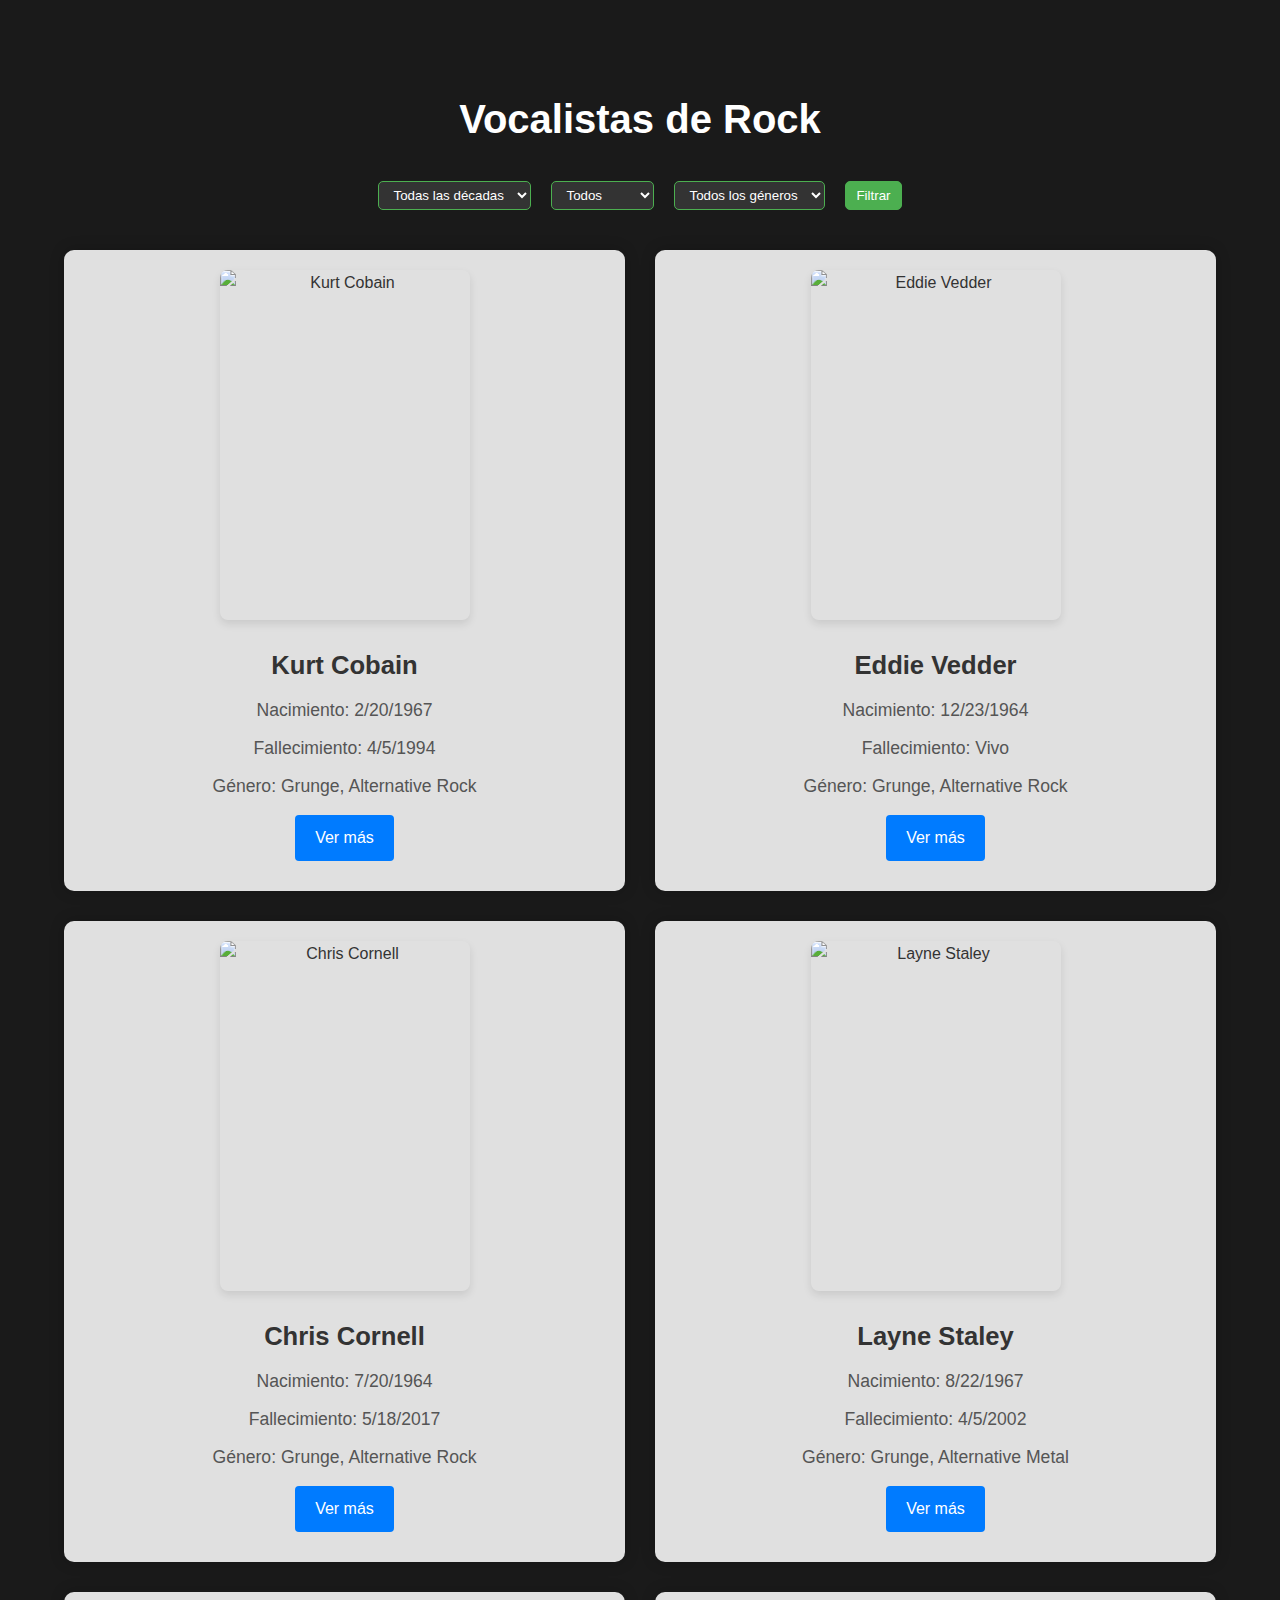
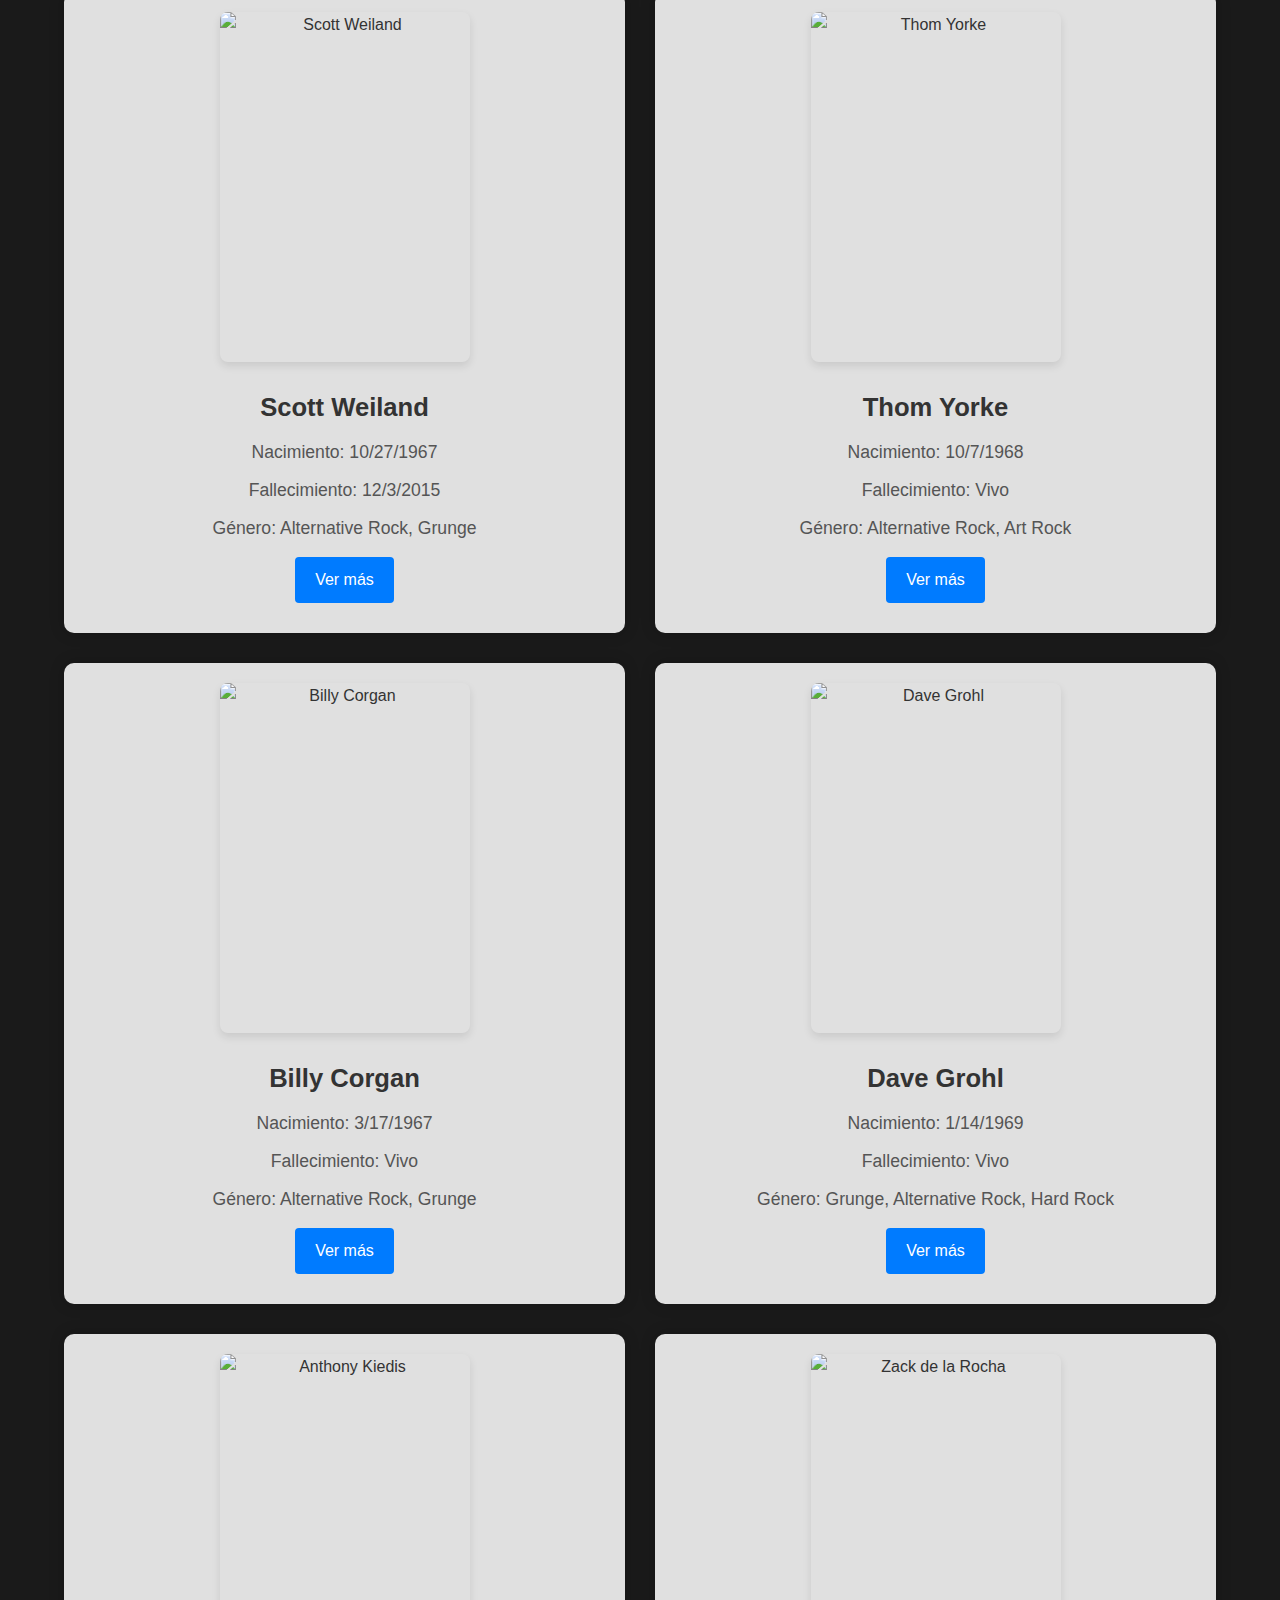
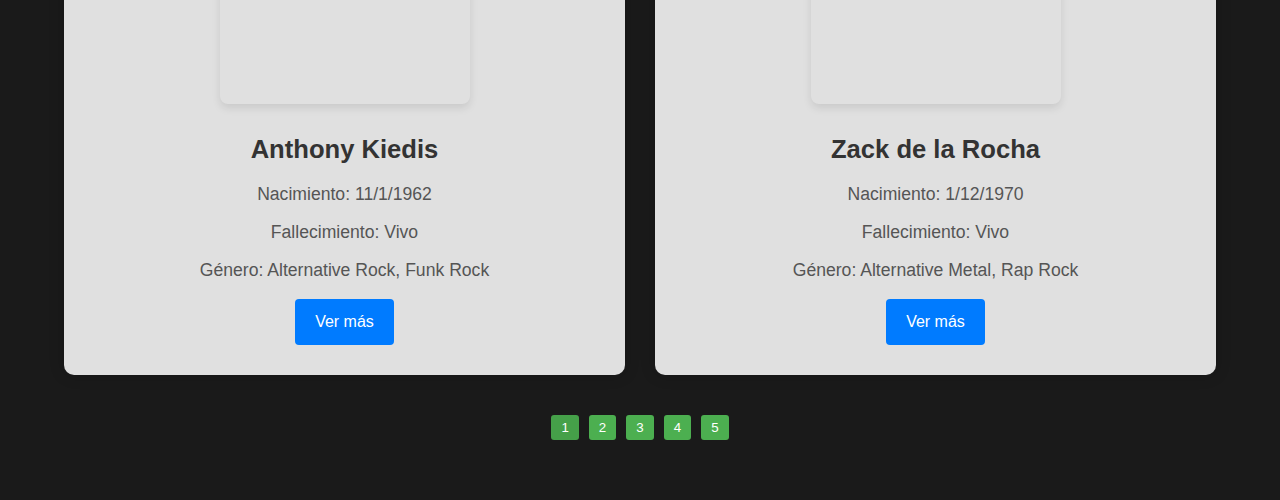
==== index.html @ 97460bb0 "Segundo commit" ====
<!DOCTYPE html>
<html lang="es">
<head>
    <meta charset="UTF-8">
    <meta name="viewport" content="width=device-width, initial-scale=1.0">
    <title>Vocalistas de Rock</title>
    <link rel="stylesheet" href="style.css">
</head>
<body>
    <div class="container">
        <h1>Vocalistas de Rock</h1>
        <div class="filters">
            <select id="decadeFilter">
                <option value="all">Todas las décadas</option>
                <option value="1950">1950s</option>
                <option value="1960">1960s</option>
                <option value="1970">1970s</option>
                <option value="1980">1980s</option>
                <option value="1990">1990s</option>
                <option value="2000">2000s</option>
                <option value="2010">2010s</option>
            </select>
            <select id="statusFilter">
                <option value="all">Todos</option>
                <option value="alive">Vivos</option>
                <option value="deceased">Fallecidos</option>
            </select>
            <select id="genreFilter">
                <option value="all">Todos los géneros</option>
                <option value="rock">Rock</option>
                <option value="hard rock">Hard Rock</option>
                <option value="punk">Punk</option>
                <option value="metal">Metal</option>
                <option value="grunge">Grunge</option>
            </select>
            <button id="filterButton">Filtrar</button>
        </div>
        <div class="artist-cards"></div>
        <div id="pagination"></div>
    </div>
    <script src="script.js"></script>
</body>
</html>
---- style.css ----
body {
    font-family: Arial, sans-serif;
    line-height: 1.6;
    margin: 0;
    padding: 0;
    background-color: #1a1a1a; /* Un gris muy oscuro, casi negro */
    color: #ffffff; /* Texto blanco para contrastar con el fondo oscuro */
}

.container {
    width: 90%;
    max-width: 1200px;
    margin: 40px auto;
    padding: 20px;
}

h1 {
    text-align: center;
    margin-bottom: 30px;
    font-size: 2.5em;
}

#search-input {
    width: 100%;
    padding: 10px;
    margin-bottom: 20px;
    border: none;
    border-radius: 20px;
    font-size: 1em;
}

.artist-cards {
    display: grid;
    grid-template-columns: repeat(2, 1fr);
    gap: 30px;
    padding: 20px 0;
}

.artist-card {
    background-color: #e0e0e0; /* Un gris más oscuro para las cards */
    padding: 20px;
    border-radius: 10px;
    box-shadow: 0 0 15px rgba(0,0,0,0.2);
    text-align: center;
    display: flex;
    flex-direction: column;
    align-items: center;
    color: #333; /* Color de texto oscuro para las cards */
}

.artist-image {
    width: 250px;
    height: 350px;
    object-fit: cover;
    border-radius: 8px;
    margin-bottom: 15px;
    box-shadow: 0 4px 8px rgba(0,0,0,0.1);
}

.artist-name {
    margin: 10px 0 5px;
    font-size: 1.6em;
    color: #333;
    max-width: 220px;
    word-wrap: break-word;
}

.artist-card p {
    margin: 5px 0;
    font-size: 1.1em;
    color: #555;
}

.ver-mas-btn {
    background-color: #007bff;
    border: none;
    color: white;
    padding: 10px 20px;
    text-align: center;
    text-decoration: none;
    display: inline-block;
    font-size: 16px;
    margin: 10px 2px;
    cursor: pointer;
    border-radius: 4px;
    transition: background-color 0.3s;
}

.ver-mas-btn:hover {
    background-color: #0056b3;
}

@media (max-width: 768px) {
    .artist-cards {
        grid-template-columns: 1fr;
    }

    .artist-image {
        width: 200px;
        height: 280px;
    }

    .artist-name {
        font-size: 1.4em;
        max-width: 180px;
    }

    .artist-card p {
        font-size: 1em;
    }
}

.artist-info-container {
    background: #444;
    padding: 20px;
    border-radius: 10px;
    box-shadow: 0 0 15px rgba(0,0,0,0.3);
    display: flex;
    gap: 20px;
    align-items: flex-start;
}

.artist-image-container {
    flex: 0 0 auto;
    width: 250px;
    text-align: center;
}

.artist-image-bio {
    width: 250px;
    height: 350px;
    object-fit: cover;
    border-radius: 8px;
    margin-bottom: 15px;
    box-shadow: 0 4px 8px rgba(0,0,0,0.2);
}

.artist-bio {
    flex: 1;
}

.artist-image-container h1 {
    margin: 0 0 10px 0;
    font-size: 1.8em;
    line-height: 1.2;
}

.artist-image-container p {
    margin: 5px 0;
    font-size: 1.1em;
    line-height: 1.4;
}

.artist-dates {
    display: flex;
    flex-direction: column;
    align-items: center;
}

.navigation-buttons {
    display: flex;
    justify-content: space-between;
    margin: 20px 0;
}

.navigation-buttons button {
    background-color: #007bff;
    border: none;
    color: white;
    padding: 10px 20px;
    text-align: center;
    text-decoration: none;
    display: inline-block;
    font-size: 16px;
    margin: 4px 2px;
    cursor: pointer;
    border-radius: 4px;
    transition: background-color 0.3s;
}

.navigation-buttons button:hover {
    background-color: #0056b3;
}

.navigation-buttons button:disabled {
    background-color: #cccccc;
    cursor: not-allowed;
}

.back-btn {
    display: inline-block;
    margin-bottom: 20px;
    padding: 10px 20px;
    background-color: #4CAF50;
    color: white;
    text-decoration: none;
    border-radius: 4px;
}

.back-btn:hover {
    background-color: #45a049;
}

#pagination {
    display: flex;
    justify-content: center;
    margin-top: 20px;
}

.pagination-btn {
    margin: 0 5px;
    padding: 5px 10px;
    background-color: #4CAF50;
    color: white;
    border: none;
    cursor: pointer;
    border-radius: 3px;
}

.pagination-btn.active {
    background-color: #45a049;
}

.pagination-btn:hover {
    background-color: #45a049;
}

.filters {
    display: flex;
    justify-content: center;
    margin-bottom: 20px;
}

.filters select, .filters button {
    margin: 0 10px;
    padding: 5px 10px;
    border-radius: 5px;
    border: 1px solid #4CAF50;
    background-color: #333;
    color: white;
}

.filters button {
    cursor: pointer;
    background-color: #4CAF50;
    transition: background-color 0.3s;
}

.filters button:hover {
    background-color: #45a049;
}
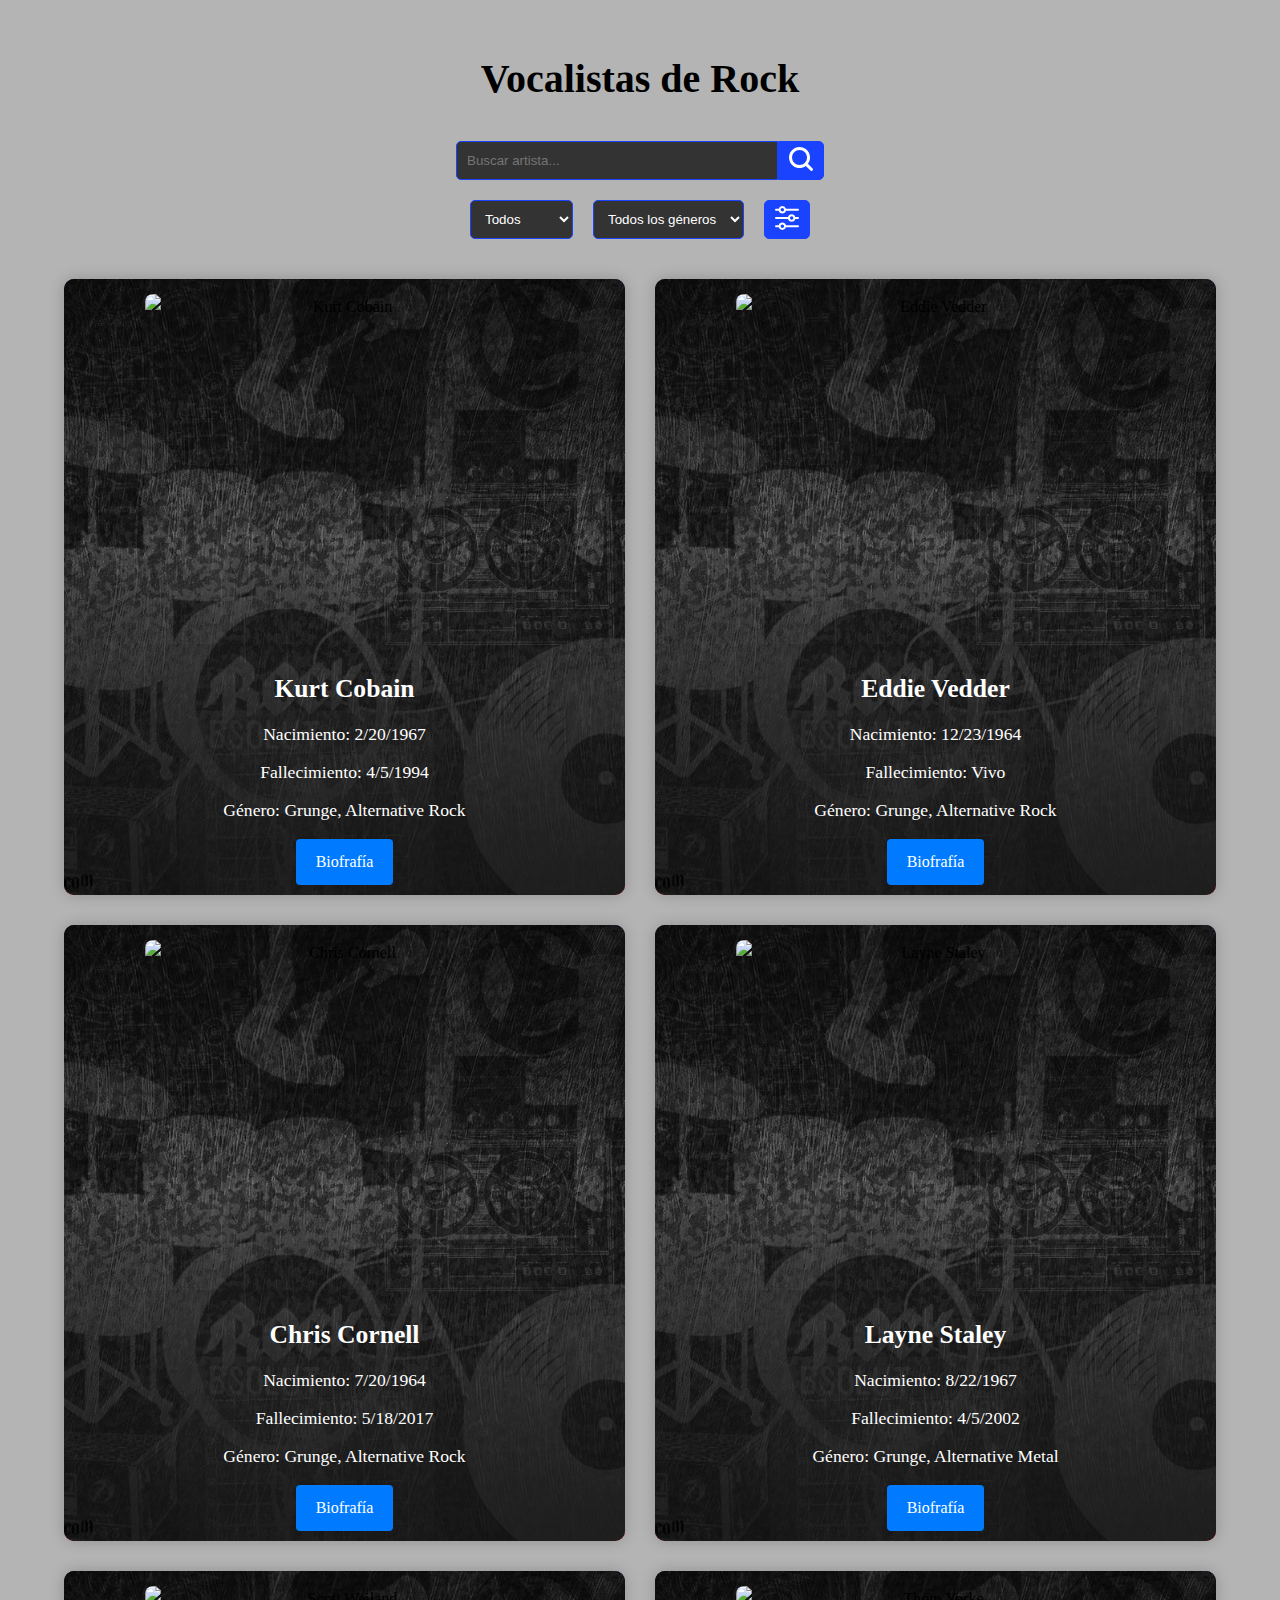
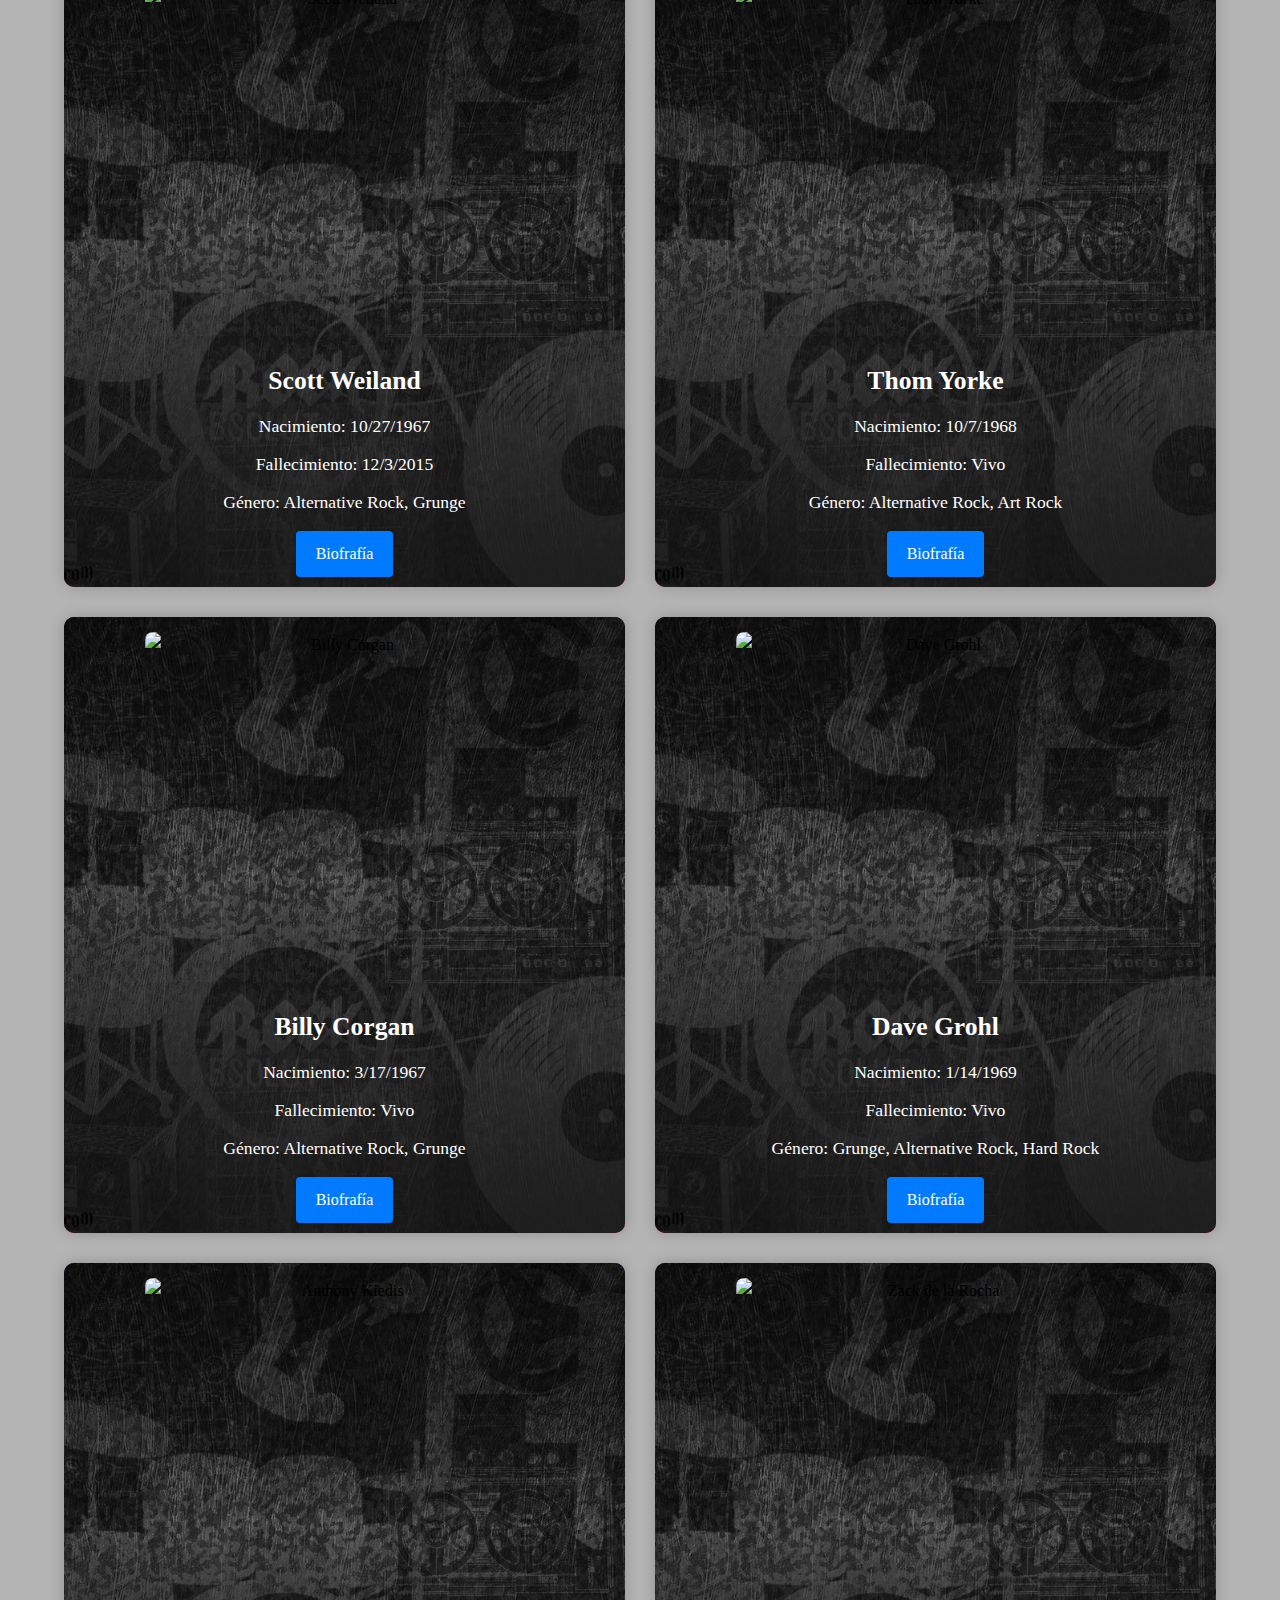
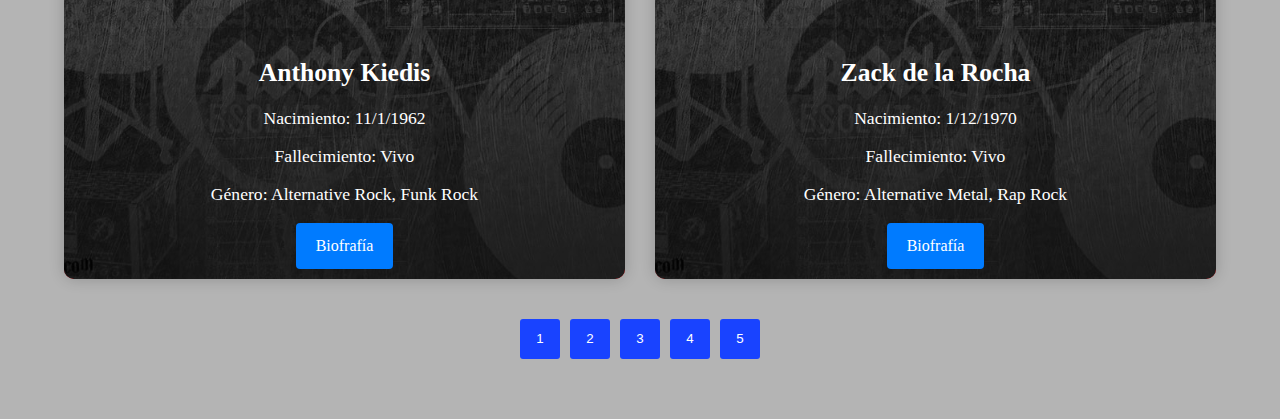
==== commit 1dbde713: "first commit" ====
--- a/index.html
+++ b/index.html
@@ -9,17 +9,18 @@
 <body>
     <div class="container">
         <h1>Vocalistas de Rock</h1>
+        <div class="search-bar">
+            <input type="text" id="searchInput" placeholder="Buscar artista...">
+            <button id="searchButton"><?xml version="1.0" encoding="UTF-8"?>
+                <!-- Generator: Adobe Illustrator 25.0.0, SVG Export Plug-In . SVG Version: 6.00 Build 0)  -->
+                <svg xmlns="http://www.w3.org/2000/svg" xmlns:xlink="http://www.w3.org/1999/xlink" version="1.1" id="Capa_1" x="0px" y="0px" viewBox="0 0 513.749 513.749" style="enable-background:new 0 0 513.749 513.749;" xml:space="preserve" width="24" height="24">
+                    <g>
+                    <path fill="#ffffff" d="M504.352,459.061l-99.435-99.477c74.402-99.427,54.115-240.344-45.312-314.746S119.261-9.277,44.859,90.15   S-9.256,330.494,90.171,404.896c79.868,59.766,189.565,59.766,269.434,0l99.477,99.477c12.501,12.501,32.769,12.501,45.269,0   c12.501-12.501,12.501-32.769,0-45.269L504.352,459.061z M225.717,385.696c-88.366,0-160-71.634-160-160s71.634-160,160-160   s160,71.634,160,160C385.623,314.022,314.044,385.602,225.717,385.696z"/>
+                    </g>
+                </svg>
+            </button>
+        </div>
         <div class="filters">
-            <select id="decadeFilter">
-                <option value="all">Todas las décadas</option>
-                <option value="1950">1950s</option>
-                <option value="1960">1960s</option>
-                <option value="1970">1970s</option>
-                <option value="1980">1980s</option>
-                <option value="1990">1990s</option>
-                <option value="2000">2000s</option>
-                <option value="2010">2010s</option>
-            </select>
             <select id="statusFilter">
                 <option value="all">Todos</option>
                 <option value="alive">Vivos</option>
@@ -27,13 +28,23 @@
             </select>
             <select id="genreFilter">
                 <option value="all">Todos los géneros</option>
-                <option value="rock">Rock</option>
-                <option value="hard rock">Hard Rock</option>
-                <option value="punk">Punk</option>
-                <option value="metal">Metal</option>
-                <option value="grunge">Grunge</option>
+                <option value="Rock">Rock</option>
+                <option value="Alternative Rock">Rock Alternativo</option>
+                <option value="Grunge">Grunge</option>
+                <option value="Heavy Metal">Heavy Metal</option>
+                <option value="Punk Rock">Punk Rock</option>
+                <option value="Pop Rock">Pop Rock</option>
+                <option value="Indie Rock">Indie Rock</option>
+                <option value="Hard Rock">Hard Rock</option>
+                <option value="Progressive Rock">Rock Progresivo</option>
+                <option value="Blues Rock">Blues Rock</option>
+                <option value="Rap Rock">Rap Rock</option>
             </select>
-            <button id="filterButton">Filtrar</button>
+            <button id="filterButton"><?xml version="1.0" encoding="UTF-8"?>
+                <svg xmlns="http://www.w3.org/2000/svg" id="Outline" viewBox="0 0 24 24" width="24" height="24"><path fill="#ffffff" d="M1,4.75H3.736a3.728,3.728,0,0,0,7.195,0H23a1,1,0,0,0,0-2H10.931a3.728,3.728,0,0,0-7.195,0H1a1,1,0,0,0,0,2ZM7.333,2a1.75,1.75,0,1,1-1.75,1.75A1.752,1.752,0,0,1,7.333,2Z"/>
+                    <path fill="#ffffff" d="M23,11H20.264a3.727,3.727,0,0,0-7.194,0H1a1,1,0,0,0,0,2H13.07a3.727,3.727,0,0,0,7.194,0H23a1,1,0,0,0,0-2Zm-6.333,2.75A1.75,1.75,0,1,1,18.417,12,1.752,1.752,0,0,1,16.667,13.75Z"/>
+                    <path  fill="#ffffff"  d="M23,19.25H10.931a3.728,3.728,0,0,0-7.195,0H1a1,1,0,0,0,0,2H3.736a3.728,3.728,0,0,0,7.195,0H23a1,1,0,0,0,0-2ZM7.333,22a1.75,1.75,0,1,1,1.75-1.75A1.753,1.753,0,0,1,7.333,22Z"/></svg>
+                </button>
         </div>
         <div class="artist-cards"></div>
         <div id="pagination"></div>
--- a/style.css
+++ b/style.css
@@ -1,16 +1,16 @@
 body {
-    font-family: Arial, sans-serif;
+    font-family: 'roboto';
     line-height: 1.6;
     margin: 0;
     padding: 0;
-    background-color: #1a1a1a; /* Un gris muy oscuro, casi negro */
-    color: #ffffff; /* Texto blanco para contrastar con el fondo oscuro */
+    background-color: #b4b4b4;
 }
 
 .container {
     width: 90%;
     max-width: 1200px;
     margin: 40px auto;
+    margin-top: 0;
     padding: 20px;
 }
 
@@ -18,6 +18,7 @@
     text-align: center;
     margin-bottom: 30px;
     font-size: 2.5em;
+    color: #000000;
 }
 
 #search-input {
@@ -37,15 +38,41 @@
 }
 
 .artist-card {
-    background-color: #e0e0e0; /* Un gris más oscuro para las cards */
-    padding: 20px;
+    background-image: url('img/fondoCards.jpg');
+    background-size: cover;
+    background-position: center;
     border-radius: 10px;
     box-shadow: 0 0 15px rgba(0,0,0,0.2);
     text-align: center;
     display: flex;
     flex-direction: column;
     align-items: center;
-    color: #333; /* Color de texto oscuro para las cards */
+    position: relative;
+    overflow: hidden;
+}
+
+.artist-card h2 {
+    color: white;
+}
+
+.artist-card::before {
+    content: '';
+    position: absolute;
+    top: 0;
+    left: 0;
+    right: 0;
+    bottom: 0;
+    background-image: inherit;
+    background-size: cover;
+    background-position: center;
+    filter: grayscale(100%) brightness(50%);
+    z-index: 1;
+    color: white;
+}
+
+.artist-card > * {
+    position: relative;
+    z-index: 2;
 }
 
 .artist-image {
@@ -54,6 +81,7 @@
     object-fit: cover;
     border-radius: 8px;
     margin-bottom: 15px;
+    margin-top: 15px;
     box-shadow: 0 4px 8px rgba(0,0,0,0.1);
 }
 
@@ -65,10 +93,14 @@
     word-wrap: break-word;
 }
 
+.artist-card img{
+    width: 400px;
+}
+
 .artist-card p {
     margin: 5px 0;
     font-size: 1.1em;
-    color: #555;
+    color: white;
 }
 
 .ver-mas-btn {
@@ -111,7 +143,7 @@
 }
 
 .artist-info-container {
-    background: #444;
+    background: #1a1a1a;
     padding: 20px;
     border-radius: 10px;
     box-shadow: 0 0 15px rgba(0,0,0,0.3);
@@ -137,18 +169,21 @@
 
 .artist-bio {
     flex: 1;
+    color: white;
 }
 
 .artist-image-container h1 {
     margin: 0 0 10px 0;
     font-size: 1.8em;
     line-height: 1.2;
+    color: #ffffff;
 }
 
 .artist-image-container p {
     margin: 5px 0;
     font-size: 1.1em;
     line-height: 1.4;
+    color: #ffffff;
 }
 
 .artist-dates {
@@ -179,7 +214,7 @@
 }
 
 .navigation-buttons button:hover {
-    background-color: #0056b3;
+    background-color: #395dff;
 }
 
 .navigation-buttons button:disabled {
@@ -187,19 +222,6 @@
     cursor: not-allowed;
 }
 
-.back-btn {
-    display: inline-block;
-    margin-bottom: 20px;
-    padding: 10px 20px;
-    background-color: #4CAF50;
-    color: white;
-    text-decoration: none;
-    border-radius: 4px;
-}
-
-.back-btn:hover {
-    background-color: #45a049;
-}
 
 #pagination {
     display: flex;
@@ -210,7 +232,7 @@
 .pagination-btn {
     margin: 0 5px;
     padding: 5px 10px;
-    background-color: #4CAF50;
+    background-color: #1943ff;
     color: white;
     border: none;
     cursor: pointer;
@@ -218,11 +240,11 @@
 }
 
 .pagination-btn.active {
-    background-color: #45a049;
+    background-color: #1943ff;
 }
 
 .pagination-btn:hover {
-    background-color: #45a049;
+    background-color: #395dff;
 }
 
 .filters {
@@ -235,17 +257,60 @@
     margin: 0 10px;
     padding: 5px 10px;
     border-radius: 5px;
-    border: 1px solid #4CAF50;
+    border: 1px solid #1943ff;
     background-color: #333;
     color: white;
 }
 
 .filters button {
     cursor: pointer;
-    background-color: #4CAF50;
+    background-color: #1943ff;
     transition: background-color 0.3s;
 }
 
 .filters button:hover {
-    background-color: #45a049;
-}
+    background-color: #395dff;
+}
+
+.search-bar {
+    display: flex;
+    justify-content: center;
+    margin-bottom: 20px;
+}
+
+.search-bar input {
+    padding: 5px 10px;
+    border-radius: 5px 0 0 5px;
+    border: 1px solid #1943ff;
+    width: 300px;
+    background-color: #333;
+    color: white;
+}
+
+.search-bar button {
+    padding: 5px 10px;
+    border-radius: 0 5px 5px 0;
+    border: 1px solid #1943ff;
+    background-color: #1943ff;
+    color: white;
+    cursor: pointer;
+}
+
+.search-bar button:hover {
+    background-color: #395dff;
+}
+
+.botones-navegacion {
+    width: 40px;
+    height: 40px;
+    display: flex;
+    justify-content: center;
+    gap: 20px;
+    margin-top: 30px;
+    margin-bottom: 30px;
+}
+
+#pagination button {
+    width: 40px;
+    height: 40px;
+}
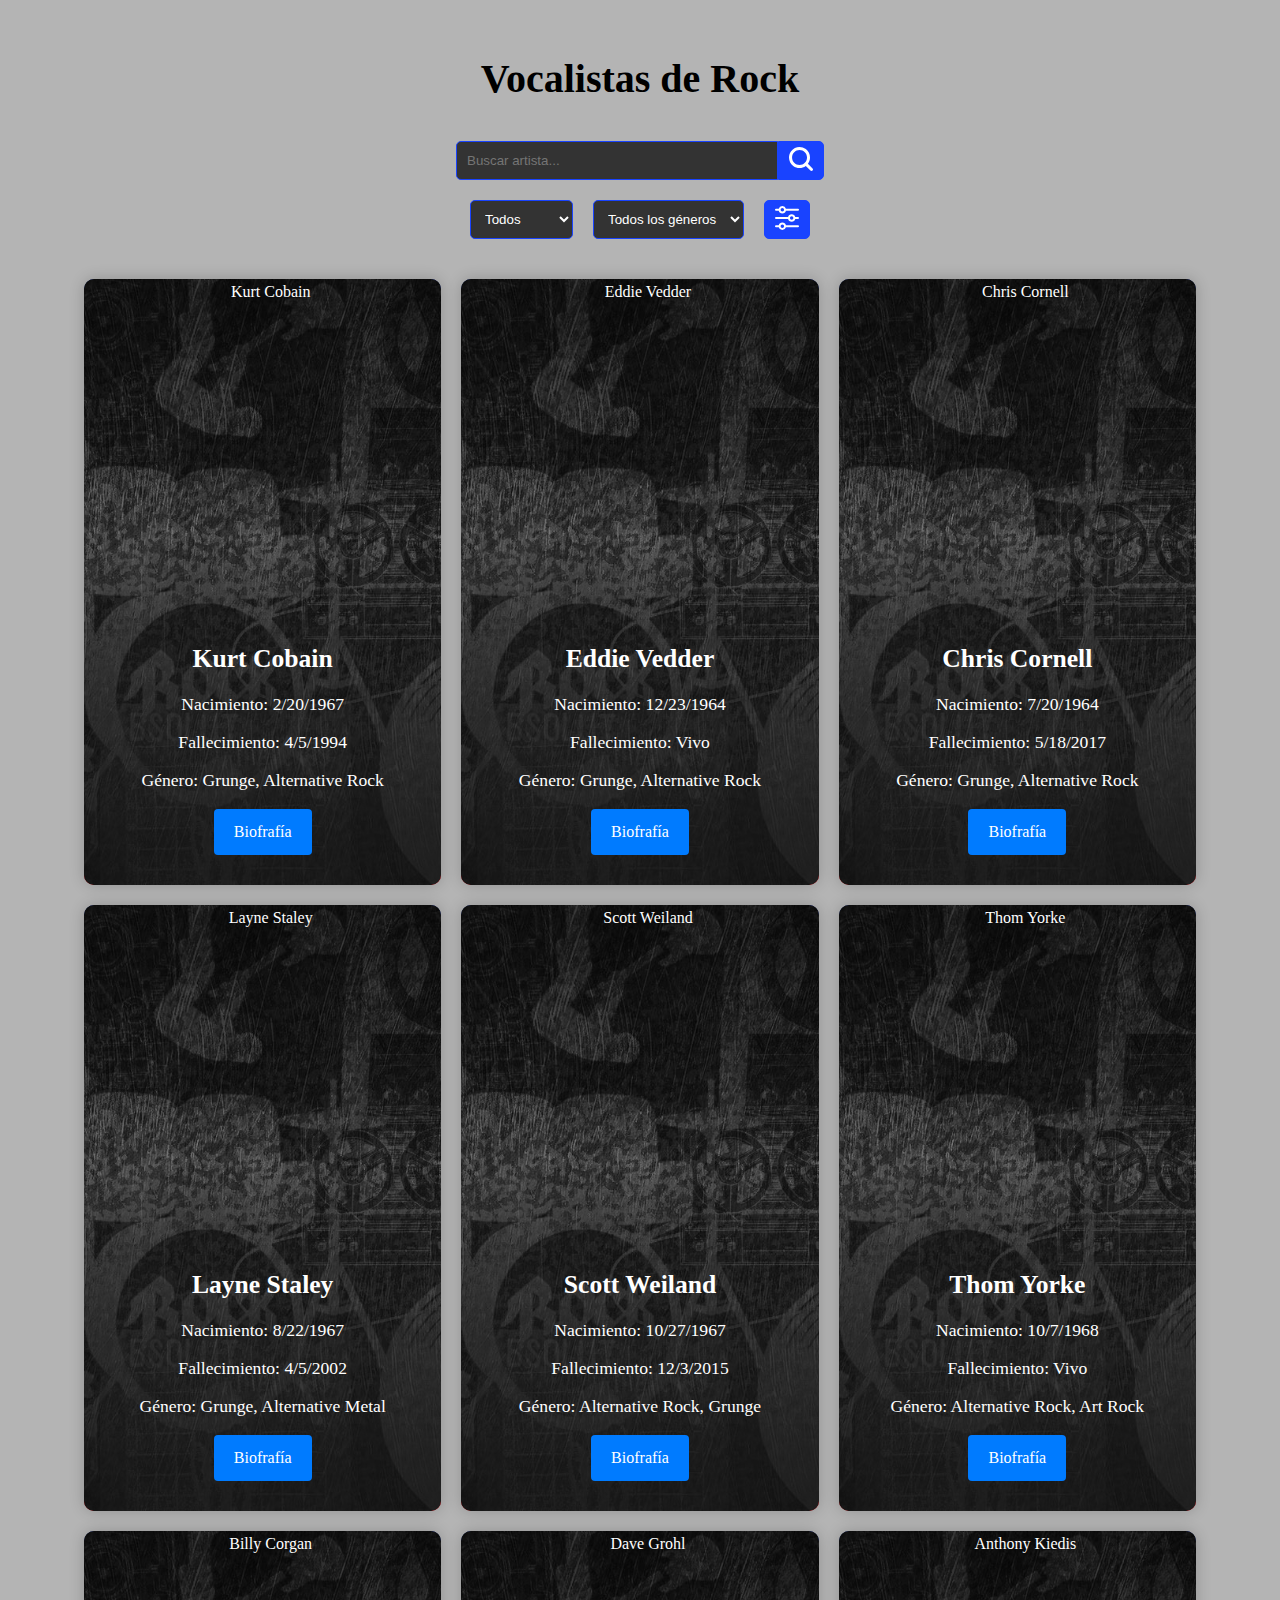
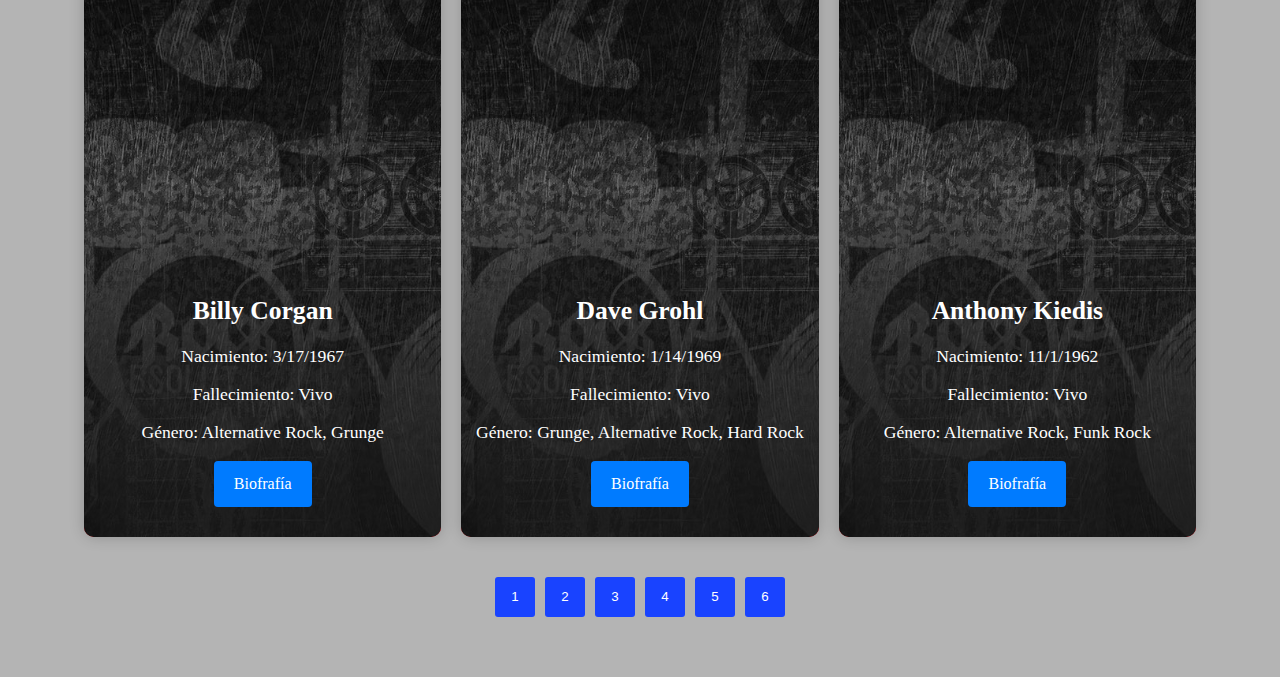
==== commit 7a627a31: "Cambios visuales e implementacion de mas cards" ====
--- a/index.html
+++ b/index.html
@@ -39,6 +39,7 @@
                 <option value="Progressive Rock">Rock Progresivo</option>
                 <option value="Blues Rock">Blues Rock</option>
                 <option value="Rap Rock">Rap Rock</option>
+                <option value="Nu Metal">Nu Metal</option>
             </select>
             <button id="filterButton"><?xml version="1.0" encoding="UTF-8"?>
                 <svg xmlns="http://www.w3.org/2000/svg" id="Outline" viewBox="0 0 24 24" width="24" height="24"><path fill="#ffffff" d="M1,4.75H3.736a3.728,3.728,0,0,0,7.195,0H23a1,1,0,0,0,0-2H10.931a3.728,3.728,0,0,0-7.195,0H1a1,1,0,0,0,0,2ZM7.333,2a1.75,1.75,0,1,1-1.75,1.75A1.752,1.752,0,0,1,7.333,2Z"/>
--- a/style.css
+++ b/style.css
@@ -32,9 +32,9 @@
 
 .artist-cards {
     display: grid;
-    grid-template-columns: repeat(2, 1fr);
-    gap: 30px;
-    padding: 20px 0;
+    grid-template-columns: repeat(3, 1fr);
+    gap: 20px;
+    padding: 20px;
 }
 
 .artist-card {
@@ -47,8 +47,10 @@
     display: flex;
     flex-direction: column;
     align-items: center;
+    color: #fff; 
     position: relative;
     overflow: hidden;
+    padding-bottom: 20px;
 }
 
 .artist-card h2 {
@@ -80,8 +82,6 @@
     height: 350px;
     object-fit: cover;
     border-radius: 8px;
-    margin-bottom: 15px;
-    margin-top: 15px;
     box-shadow: 0 4px 8px rgba(0,0,0,0.1);
 }
 
@@ -95,6 +95,7 @@
 
 .artist-card img{
     width: 400px;
+    margin-bottom: 0;
 }
 
 .artist-card p {
@@ -124,7 +125,7 @@
 
 @media (max-width: 768px) {
     .artist-cards {
-        grid-template-columns: 1fr;
+        grid-template-columns: repeat(2, 1fr);
     }
 
     .artist-image {
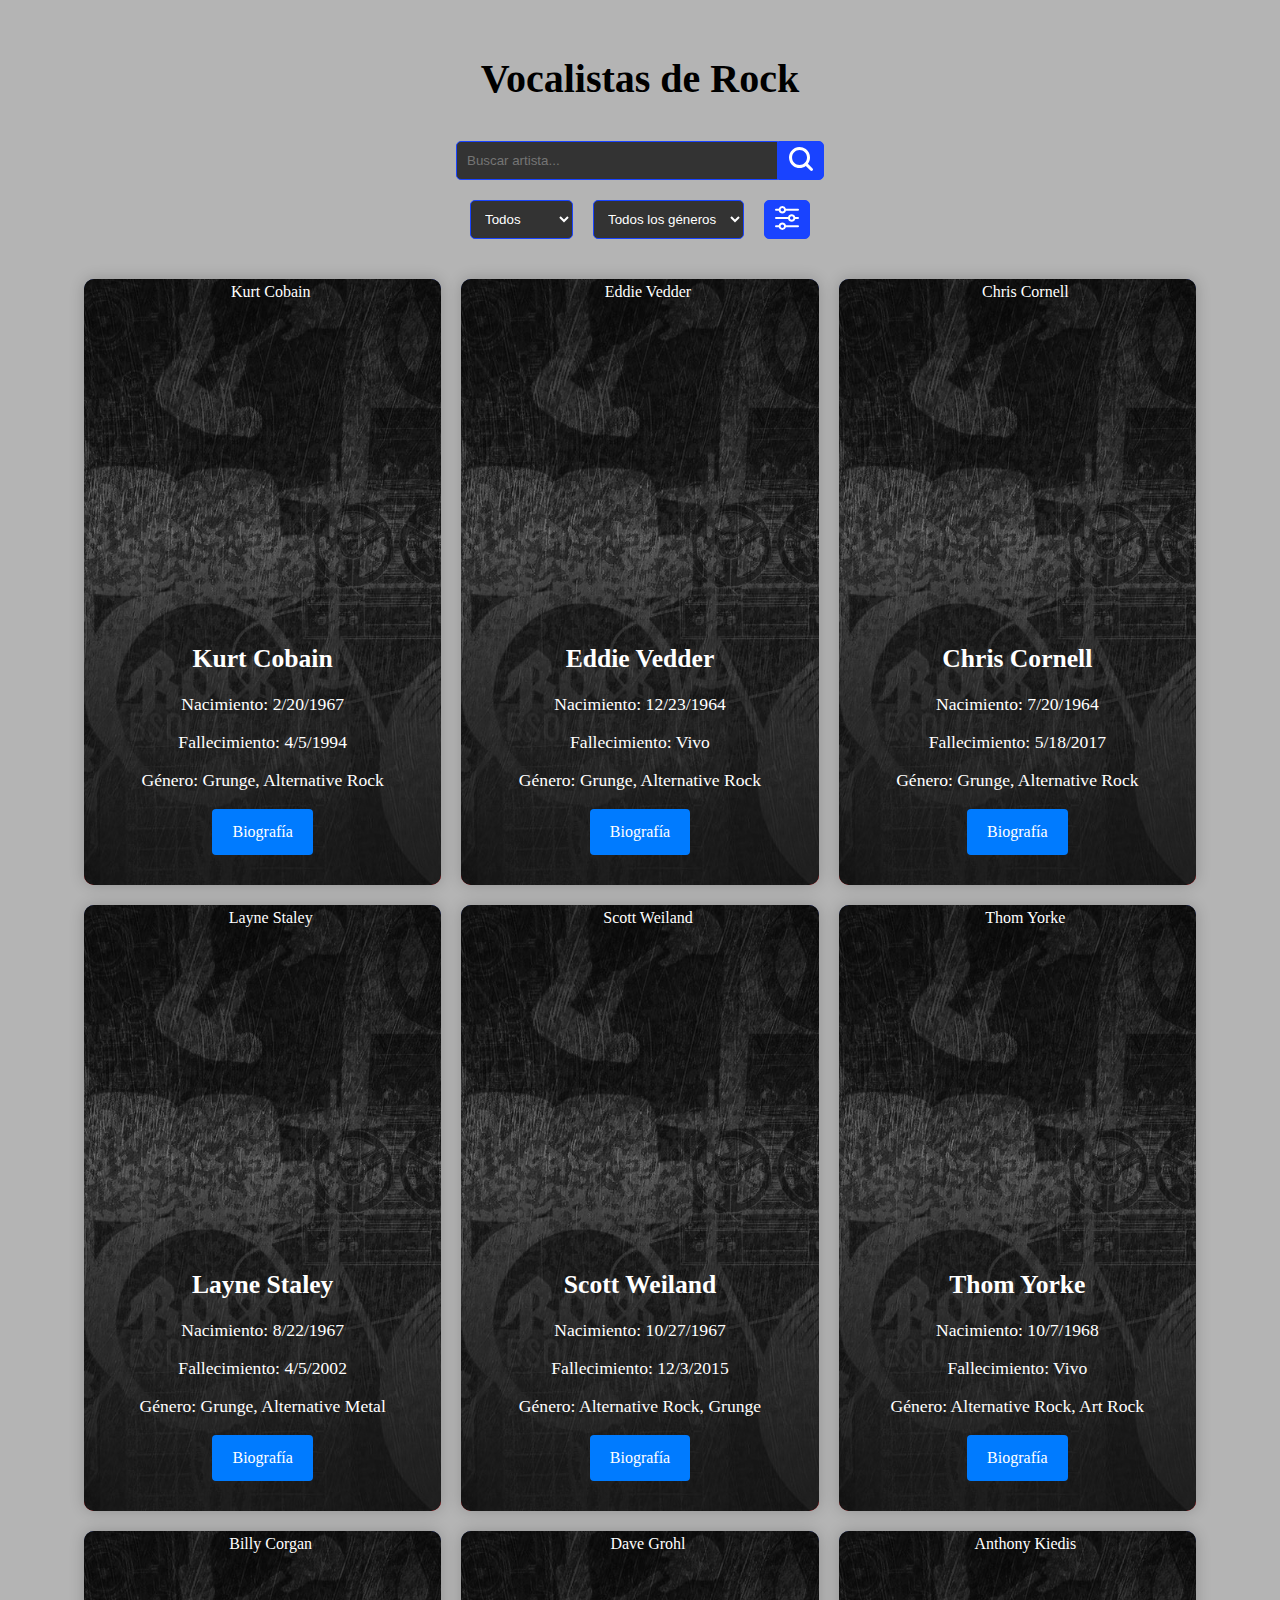
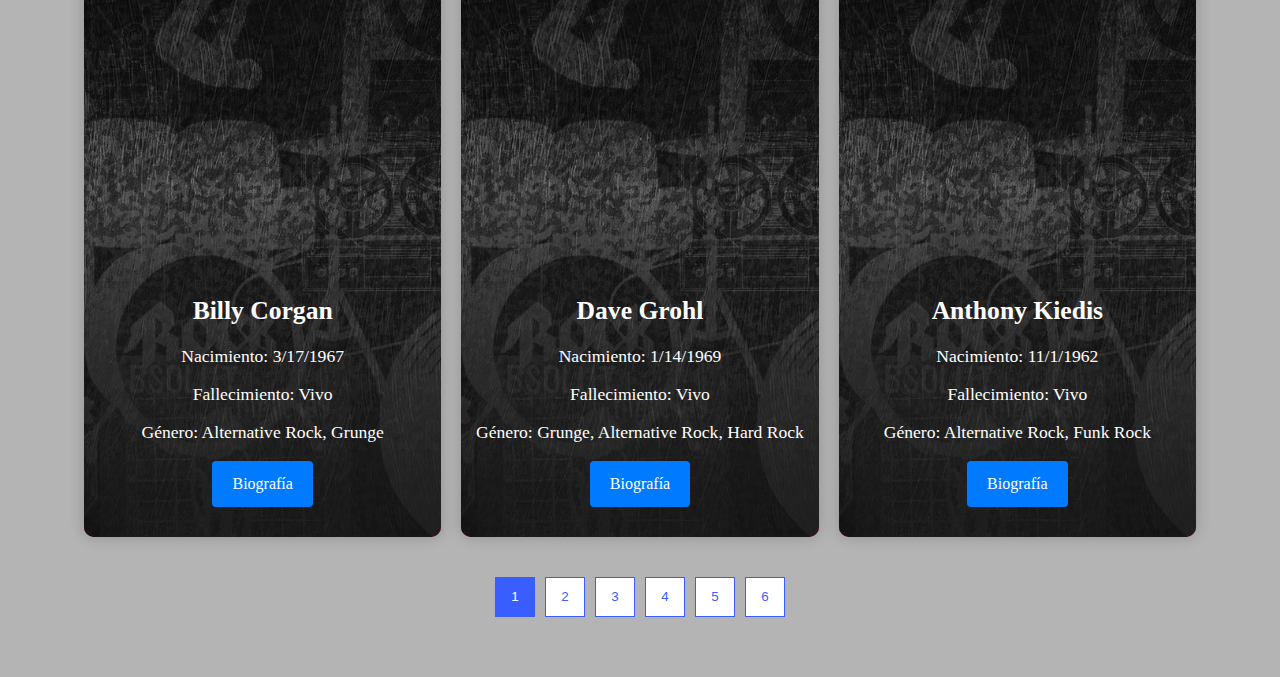
==== commit 4d3fc345: "Solución a problema de filtrado y navegacion" ====
--- a/index.html
+++ b/index.html
@@ -28,7 +28,6 @@
             </select>
             <select id="genreFilter">
                 <option value="all">Todos los géneros</option>
-                <option value="Rock">Rock</option>
                 <option value="Alternative Rock">Rock Alternativo</option>
                 <option value="Grunge">Grunge</option>
                 <option value="Heavy Metal">Heavy Metal</option>
--- a/style.css
+++ b/style.css
@@ -228,24 +228,25 @@
     display: flex;
     justify-content: center;
     margin-top: 20px;
+    gap: 10px;
 }
 
 .pagination-btn {
-    margin: 0 5px;
-    padding: 5px 10px;
-    background-color: #1943ff;
-    color: white;
-    border: none;
-    cursor: pointer;
-    border-radius: 3px;
+    padding: 8px 12px;
+    border: 1px solid #395dff;
+    background-color: white;
+    color: #395dff;
+    cursor: pointer;
+    transition: background-color 0.3s, color 0.3s;
+}
+
+.pagination-btn:hover {
+    background-color: #e8f5e9;
 }
 
 .pagination-btn.active {
-    background-color: #1943ff;
-}
-
-.pagination-btn:hover {
     background-color: #395dff;
+    color: white;
 }
 
 .filters {
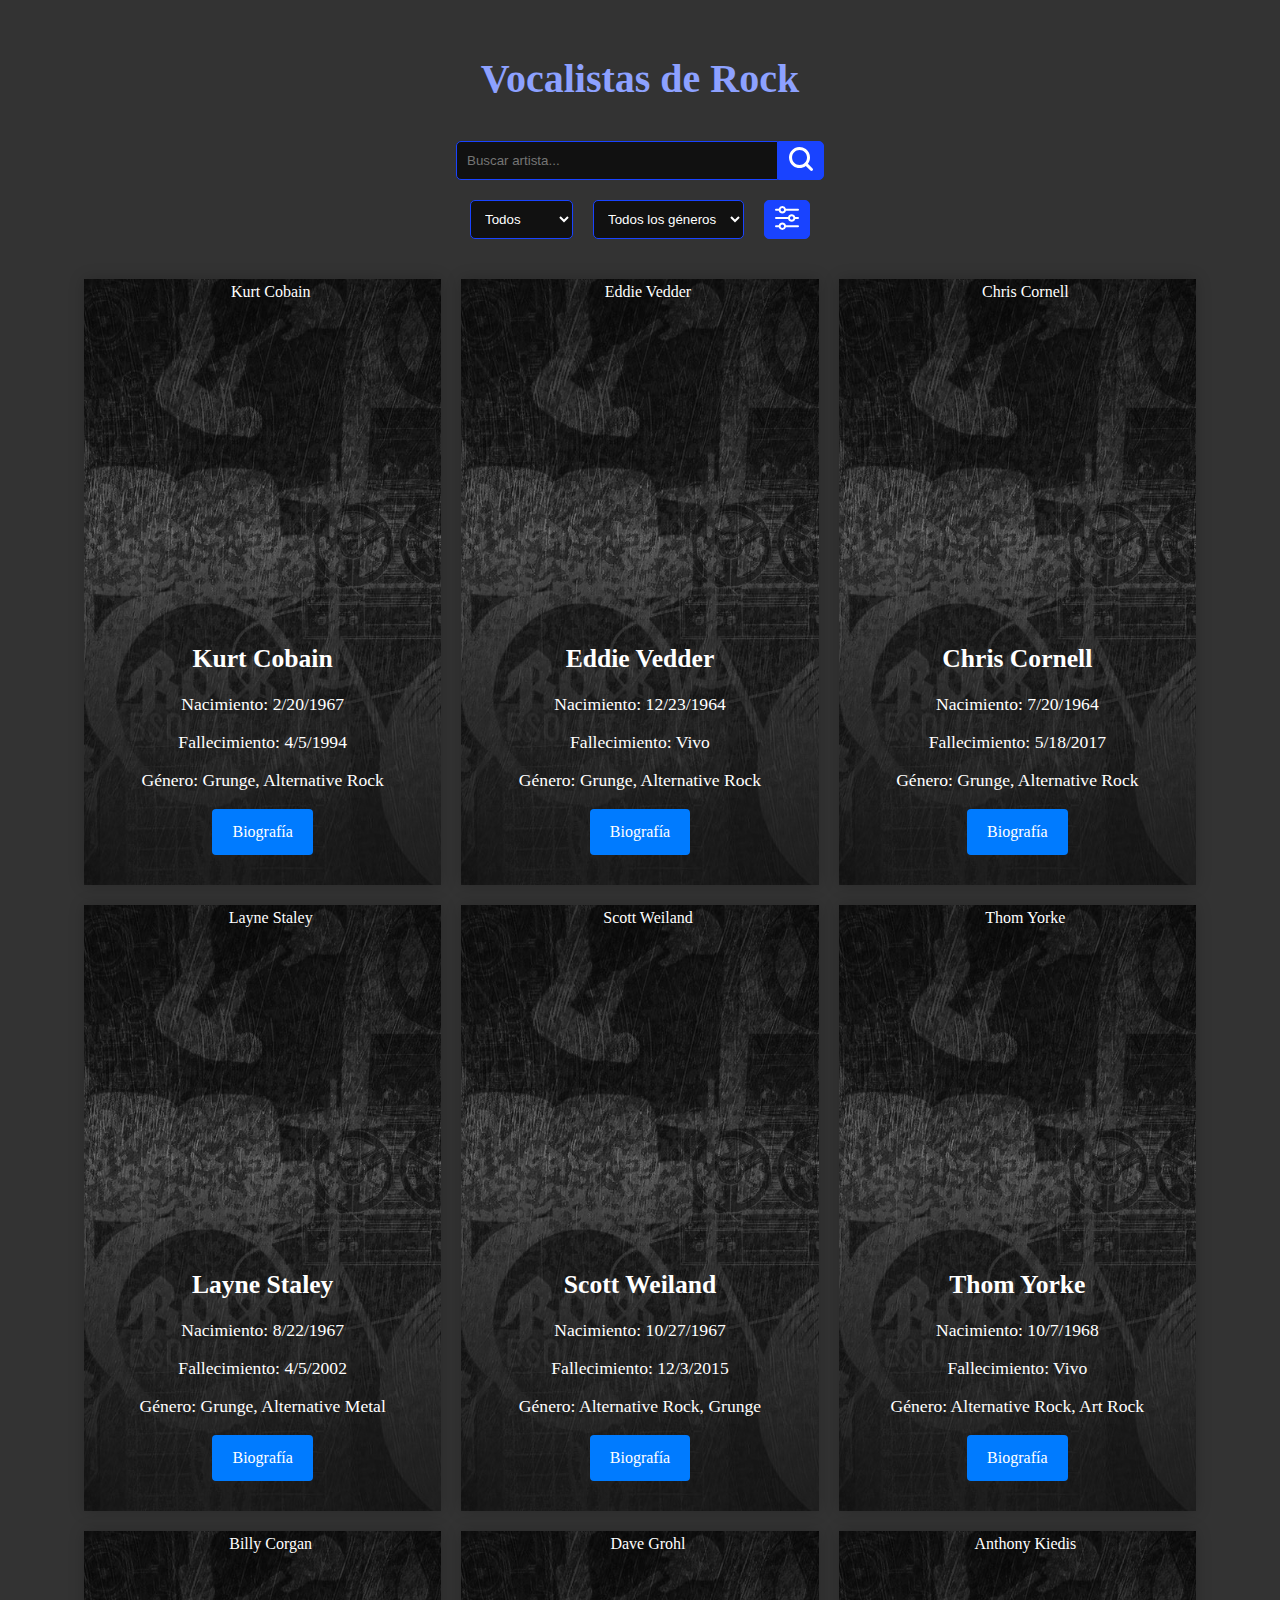
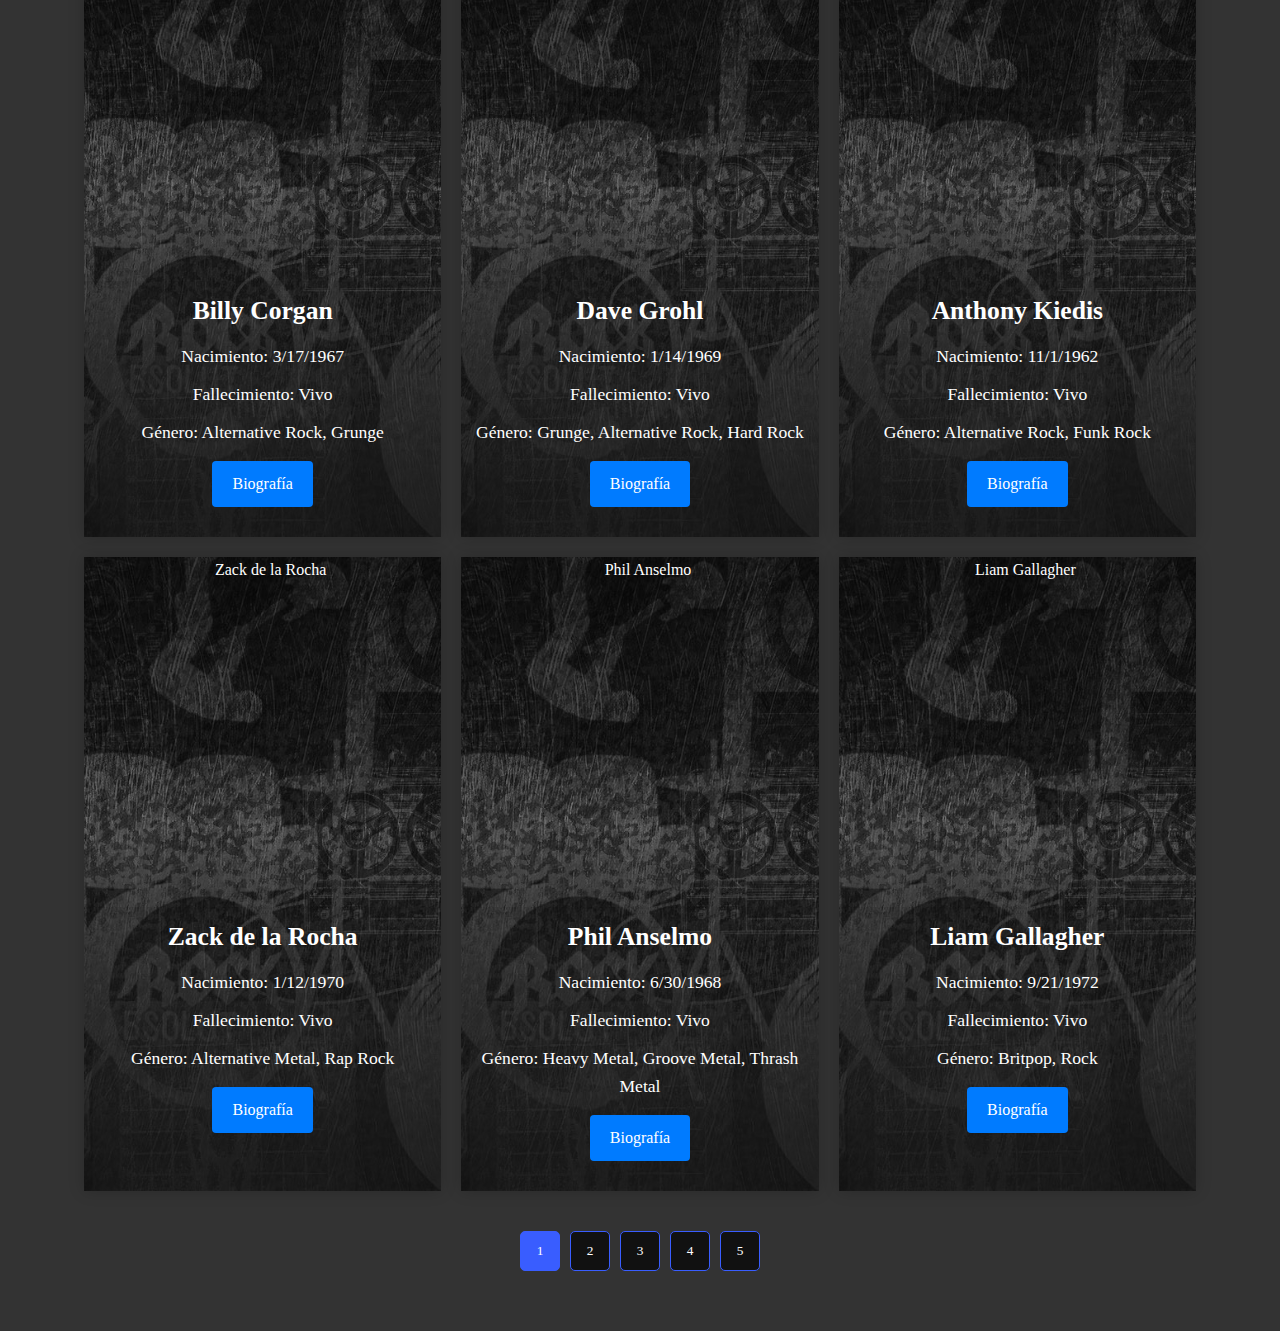
==== commit 07610df2: "Olvidé el favicon" ====
--- a/index.html
+++ b/index.html
@@ -5,6 +5,7 @@
     <meta name="viewport" content="width=device-width, initial-scale=1.0">
     <title>Vocalistas de Rock</title>
     <link rel="stylesheet" href="style.css">
+    <link rel="shortcut icon" href="img/microphone-alt.png" type="image/x-icon">
 </head>
 <body>
     <div class="container">
--- a/style.css
+++ b/style.css
@@ -3,22 +3,19 @@
     line-height: 1.6;
     margin: 0;
     padding: 0;
-    background-color: #b4b4b4;
-}
-
-.container {
-    width: 90%;
-    max-width: 1200px;
-    margin: 40px auto;
-    margin-top: 0;
-    padding: 20px;
+    background-color: #333333;
+}
+
+a{
+    text-decoration: none;
+    color: rgb(255, 50, 50);
 }
 
 h1 {
     text-align: center;
     margin-bottom: 30px;
     font-size: 2.5em;
-    color: #000000;
+    color: #8da1ff;
 }
 
 #search-input {
@@ -30,6 +27,8 @@
     font-size: 1em;
 }
 
+/* CARDS */
+
 .artist-cards {
     display: grid;
     grid-template-columns: repeat(3, 1fr);
@@ -41,7 +40,6 @@
     background-image: url('img/fondoCards.jpg');
     background-size: cover;
     background-position: center;
-    border-radius: 10px;
     box-shadow: 0 0 15px rgba(0,0,0,0.2);
     text-align: center;
     display: flex;
@@ -123,19 +121,21 @@
     background-color: #0056b3;
 }
 
-@media (max-width: 768px) {
+/* MEDIA QUERIES */
+
+@media (max-width: 1000px) {
     .artist-cards {
         grid-template-columns: repeat(2, 1fr);
     }
 
     .artist-image {
         width: 200px;
-        height: 280px;
+        height: 200px;
     }
 
     .artist-name {
         font-size: 1.4em;
-        max-width: 180px;
+        max-width: 200px;
     }
 
     .artist-card p {
@@ -143,19 +143,114 @@
     }
 }
 
+@media (max-width: 700px) {
+
+
+    .artist-cards {
+        grid-template-columns: repeat(1, 1fr);
+    }
+
+    .artist-image {
+        width: 200px;
+        height: 200px;
+    }
+
+    .artist-name {
+        font-size: 1.4em;
+        max-width: 200px;
+    }
+
+    .artist-card p {
+        font-size: 1em;
+    }
+
+    .artist-info-container {
+        flex-direction: column;
+        border-radius: 0px;
+        padding: 0;
+        gap: 0px;
+        justify-content: center;
+        align-items: center;
+    }
+
+    .artist-image-bio {
+        height: 200px;
+        margin-right: 15px;
+        margin-bottom: 0;
+    }
+
+    .artist-dates {
+        flex: 1;
+        align-items: flex-start;
+    }
+
+    .artist-bio {
+        order: 1;
+        margin-top: 20px;
+    }
+
+    .artist-bio h2 {
+        margin-top: 0;
+    }
+
+    .artist-image-container img {
+        width: 100%;
+        height: auto;
+    }
+
+    .artist-image-container  {
+        flex-direction: column;
+        width: 100%;
+    }
+
+
+}
+
+/* BIOGRAFIA */
+
+.container {
+    width: 90%;
+    max-width: 1800px;
+    margin: 40px auto;
+    margin-top: 0;
+    padding: 20px;
+}
+
 .artist-info-container {
-    background: #1a1a1a;
+    background-image: url('img/fondoCards.jpg');
+    background-size: cover;
+    background-position: center;
     padding: 20px;
-    border-radius: 10px;
     box-shadow: 0 0 15px rgba(0,0,0,0.3);
     display: flex;
     gap: 20px;
     align-items: flex-start;
+    font-family: 'roboto';
+    position: relative;
+    overflow: hidden;
+}
+
+.artist-info-container::before {
+    content: '';
+    position: absolute;
+    top: 0;
+    left: 0;
+    right: 0;
+    bottom: 0;
+    background-image: inherit;
+    background-size: cover;
+    background-position: center;
+    filter: grayscale(100%) brightness(25%);
+    z-index: 1;
+}
+
+.artist-info-container > * {
+    position: relative;
+    z-index: 2;
 }
 
 .artist-image-container {
     flex: 0 0 auto;
-    width: 250px;
     text-align: center;
 }
 
@@ -165,12 +260,34 @@
     object-fit: cover;
     border-radius: 8px;
     margin-bottom: 15px;
-    box-shadow: 0 4px 8px rgba(0,0,0,0.2);
+    box-shadow: 0px 0px 4px 4px rgba(255, 255, 255, 0.11);
 }
 
 .artist-bio {
     flex: 1;
     color: white;
+    font-family: 'roboto';
+    overflow-y: auto; /* Añade scroll vertical */
+    max-height: calc(80vh - 40px); /* Altura máxima menos el padding */
+    padding-right: 15px; /* Espacio para el scrollbar */
+}
+
+/* Estilo para el scrollbar */
+.artist-bio::-webkit-scrollbar {
+    width: 8px;
+}
+
+.artist-bio::-webkit-scrollbar-track {
+    background: rgba(255, 255, 255, 0.1);
+}
+
+.artist-bio::-webkit-scrollbar-thumb {
+    background-color: rgba(255, 255, 255, 0.3);
+    border-radius: 4px;
+}
+
+.artist-bio::-webkit-scrollbar-thumb:hover {
+    background-color: rgba(255, 255, 255, 0.5);
 }
 
 .artist-image-container h1 {
@@ -193,36 +310,7 @@
     align-items: center;
 }
 
-.navigation-buttons {
-    display: flex;
-    justify-content: space-between;
-    margin: 20px 0;
-}
-
-.navigation-buttons button {
-    background-color: #007bff;
-    border: none;
-    color: white;
-    padding: 10px 20px;
-    text-align: center;
-    text-decoration: none;
-    display: inline-block;
-    font-size: 16px;
-    margin: 4px 2px;
-    cursor: pointer;
-    border-radius: 4px;
-    transition: background-color 0.3s;
-}
-
-.navigation-buttons button:hover {
-    background-color: #395dff;
-}
-
-.navigation-buttons button:disabled {
-    background-color: #cccccc;
-    cursor: not-allowed;
-}
-
+/* PAGINACIÓN */
 
 #pagination {
     display: flex;
@@ -234,10 +322,12 @@
 .pagination-btn {
     padding: 8px 12px;
     border: 1px solid #395dff;
-    background-color: white;
-    color: #395dff;
+    background-color: #111111;
+    color: white;
     cursor: pointer;
+    border-radius: 5px;
     transition: background-color 0.3s, color 0.3s;
+    font-family: 'roboto';
 }
 
 .pagination-btn:hover {
@@ -248,6 +338,8 @@
     background-color: #395dff;
     color: white;
 }
+
+/* FILTROS */
 
 .filters {
     display: flex;
@@ -260,7 +352,7 @@
     padding: 5px 10px;
     border-radius: 5px;
     border: 1px solid #1943ff;
-    background-color: #333;
+    background-color: #111111;
     color: white;
 }
 
@@ -273,6 +365,8 @@
 .filters button:hover {
     background-color: #395dff;
 }
+
+/* BUSCADOR */
 
 .search-bar {
     display: flex;
@@ -285,7 +379,7 @@
     border-radius: 5px 0 0 5px;
     border: 1px solid #1943ff;
     width: 300px;
-    background-color: #333;
+    background-color: #111111;
     color: white;
 }
 
